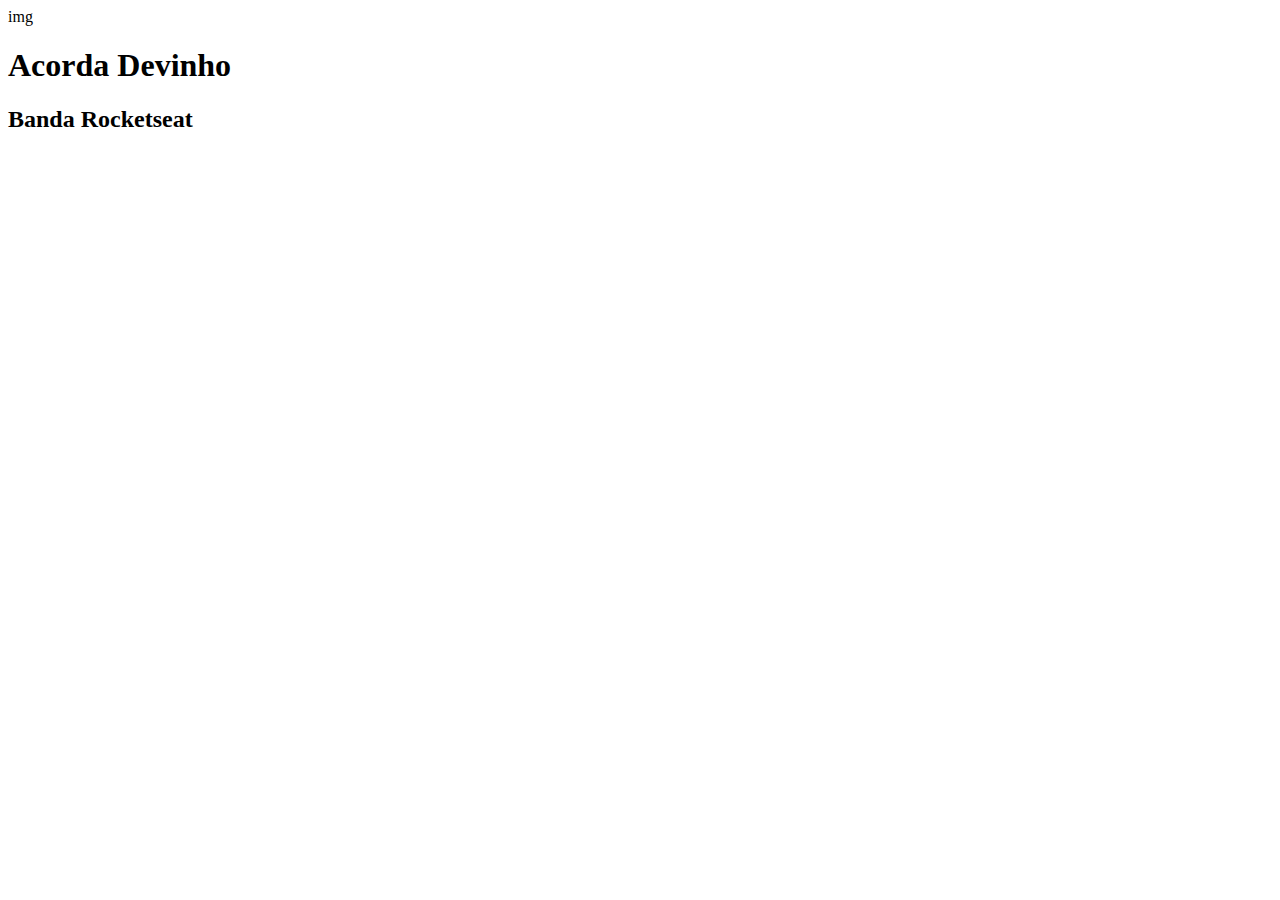
==== desafio-01/index.html @ f54abef6 "Alteração do nome da pasta" ====
<!DOCTYPE html>
<html lang="pt-br">
<head>
    <meta charset="UTF-8">
    <meta http-equiv="X-UA-Compatible" content="IE=edge">
    <meta name="viewport" content="width=device-width, initial-scale=1.0">
    <title>#boracodar01</title>
</head>
<body>
    <div class="container">
        <div class="vert-display">
            img
            <h1>Acorda Devinho  </h1>
            <h2>Banda Rocketseat</h2>
            <div class="vert-icons"></div>
            <div class="vert-barra"></div>
            <div class="vert-time"></div>
        </div>
    </div>
</body>
</html>
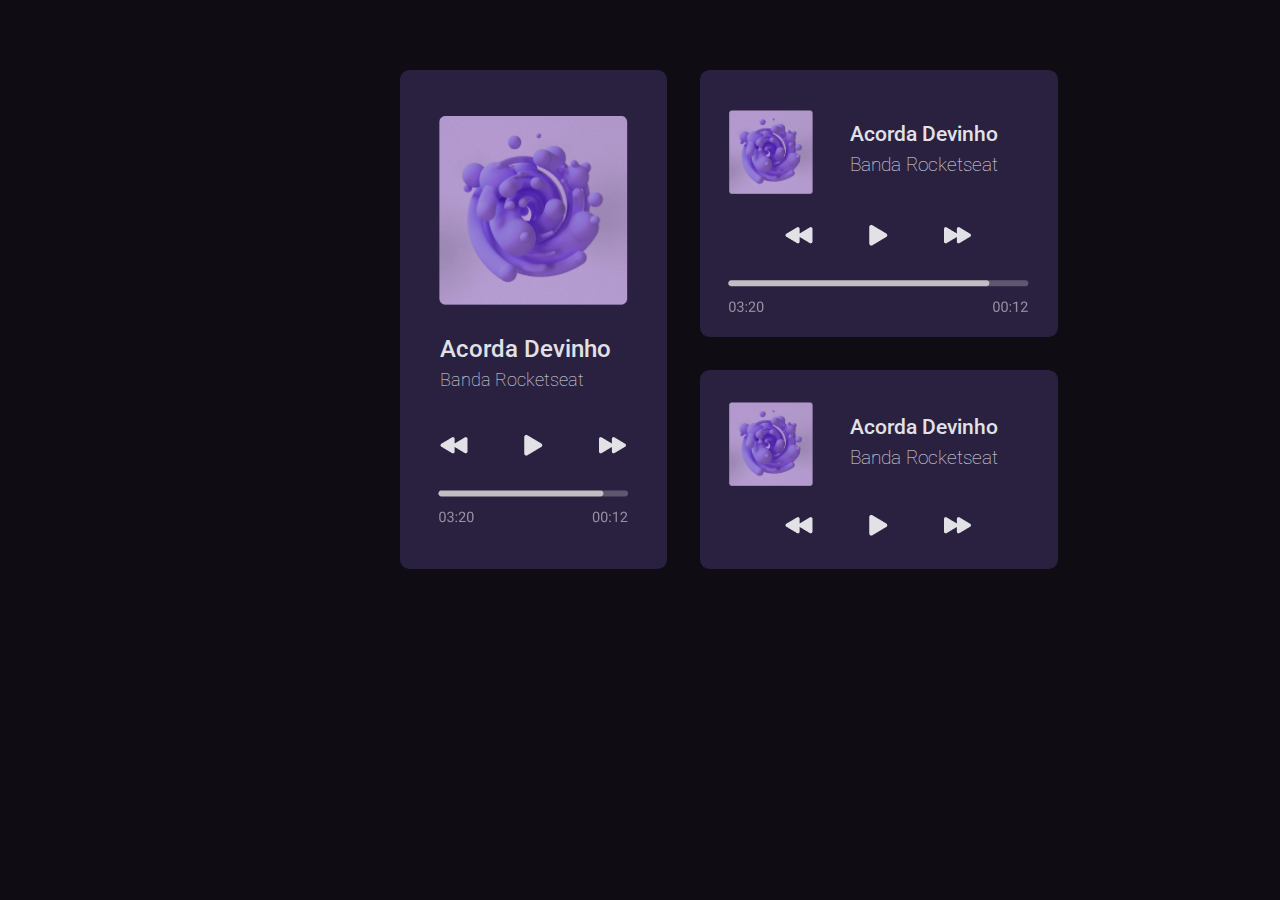
==== commit a243b5bc: "Finalização do desafio #boracodar01" ====
--- a/desafio-01/index.html
+++ b/desafio-01/index.html
@@ -5,16 +5,46 @@
     <meta http-equiv="X-UA-Compatible" content="IE=edge">
     <meta name="viewport" content="width=device-width, initial-scale=1.0">
     <title>#boracodar01</title>
+    <link rel="stylesheet" href="style.css">
+    <link rel="preconnect" href="https://fonts.googleapis.com">
+<link rel="preconnect" href="https://fonts.gstatic.com" crossorigin>
+<link href="https://fonts.googleapis.com/css2?family=Roboto:wght@100;300;500&display=swap" rel="stylesheet">
 </head>
 <body>
-    <div class="container">
-        <div class="vert-display">
-            img
+    <div class="vert-display">
+        <img src="imgs/hans-eiskonen-8Pm_A-OHJGg-unsplash 1.png" alt="Capa Álbum">
+        <div class="vert-texts">
             <h1>Acorda Devinho  </h1>
             <h2>Banda Rocketseat</h2>
-            <div class="vert-icons"></div>
-            <div class="vert-barra"></div>
-            <div class="vert-time"></div>
+        </div>
+        <div class="vert-icons">
+            <img src="imgs/icons.png" alt="Ícones">
+        </div>
+        <div class="vert-barra-time">
+            <img src="imgs/barra-time.png" alt="Barra de Tempo">
+        </div>
+    </div>
+    <div class="square1-display">
+        <img src="imgs/hans-eiskonen-8Pm_A-OHJGg-unsplash 1.png" alt="">
+        <div class="square1-texts">
+            <h1>Acorda Devinho  </h1>
+            <h2>Banda Rocketseat</h2>
+        </div>
+        <div class="square1-icons">
+            <img src="imgs/icons.png" alt="">
+        </div>
+        <div class="square1-barra-time">
+            <img src="imgs/barra-time-larger.png" alt="">
+        </div>
+    </div>
+    <div class="square2-display">
+        <img src="imgs/hans-eiskonen-8Pm_A-OHJGg-unsplash 1.png" alt="">
+        <div class="square2-texts">
+            <h1>Acorda Devinho  </h1>
+            <h2>Banda Rocketseat</h2>
+        </div>
+        <div class="square2-icons">
+            <img src="imgs/icons.png" alt="">
         </div>
     </div>
 </body>
--- a/desafio-01/style.css
+++ b/desafio-01/style.css
@@ -0,0 +1,146 @@
+*{
+    margin: 0;
+    padding: 0;
+}
+body{
+    background-color: #0F0D13;
+    position: relative;
+}
+.vert-display{
+    position: absolute;
+    display: flex;
+    justify-content: center;
+    align-items: center;
+    flex-direction: column;
+    top: 70px;
+    left: 400px;
+    background-color: #2A2141;
+    height: 422px;
+    width: 190px;
+    padding: 38.41px;
+    border-radius: 9.6px;
+}
+.vert-display > img{
+    position: absolute;
+    top: 45px;
+    padding: 0;
+    margin: 0;
+    height: 189.66px;
+    width: 189.66px;
+}
+.vert-texts{
+    font-family: 'Roboto', sans-serif;
+    position: absolute;
+    top: 265px;
+    left: 40px;
+    color: #E1E1E6;
+}
+.vert-texts > h1{
+    font-weight: 500;
+    font-size: 1.5em;
+}
+.vert-texts > h2{
+    font-weight: 100;
+    font-size: 1.1em;
+    padding-top: 7px;
+}
+.vert-icons{
+    position: absolute;
+    top: 360px;
+}
+.vert-barra-time{
+    position: absolute;
+    top: 420px;
+}
+.square1-display{
+    position: absolute;
+    display: flex;
+    justify-content: center;
+    align-items: center;
+    flex-direction: column;
+    position: absolute;
+    top: 70px;
+    left: 700px;
+    background-color: #2A2141;
+    width: 300px;
+    height: 209px;
+    padding: 28.81px;
+    border-radius: 9.6px;
+}
+.square1-texts{
+    font-family: 'Roboto', sans-serif;
+    position: absolute;
+    top: 52px;
+    right: 60px;
+    color: #E1E1E6;
+}
+.square1-texts > h1{
+    font-weight: 500;
+    font-size: 1.3em;
+}
+.square1-texts > h2{
+    font-weight: 100;
+    font-size: 1.2em;
+    padding-top: 7px;
+}
+.square1-display > img{
+    position: absolute;
+    left: 28.81px;
+    top: 40px;
+    width: 84.03px;
+    height: 84.03px;
+}
+.square1-icons{
+    position: absolute;
+    top: 150px;
+}
+.square1-barra-time{
+    position: absolute;
+    top: 210px;
+}
+.square2-display{
+    position: absolute;
+    display: flex;
+    justify-content: center;
+    align-items: center;
+    flex-direction: column;
+    position: absolute;
+    top: 370px;
+    left: 700px;
+    background-color: #2A2141;
+    width: 300px;
+    height: 141.64px;
+    padding: 28.81px;
+    border-radius: 9.6px;
+}
+.square2-texts{
+    font-family: 'Roboto', sans-serif;
+    position: absolute;
+    top: 45px;
+    right: 60px;
+    color: #E1E1E6;
+}
+.square2-texts > h1{
+    font-weight: 500;
+    font-size: 1.3em;
+}
+.square2-texts > h2{
+    font-weight: 100;
+    font-size: 1.2em;
+    padding-top: 7px;
+}
+.square2-display > img{
+    position: absolute;
+    left: 28.81px;
+    top: 32px;
+    width: 84.03px;
+    height: 84.03px;
+}
+.square2-icons{
+    position: absolute;
+    top: 140px;
+}
+.square2-barra-time{
+    position: absolute;
+    top: 210px;
+}